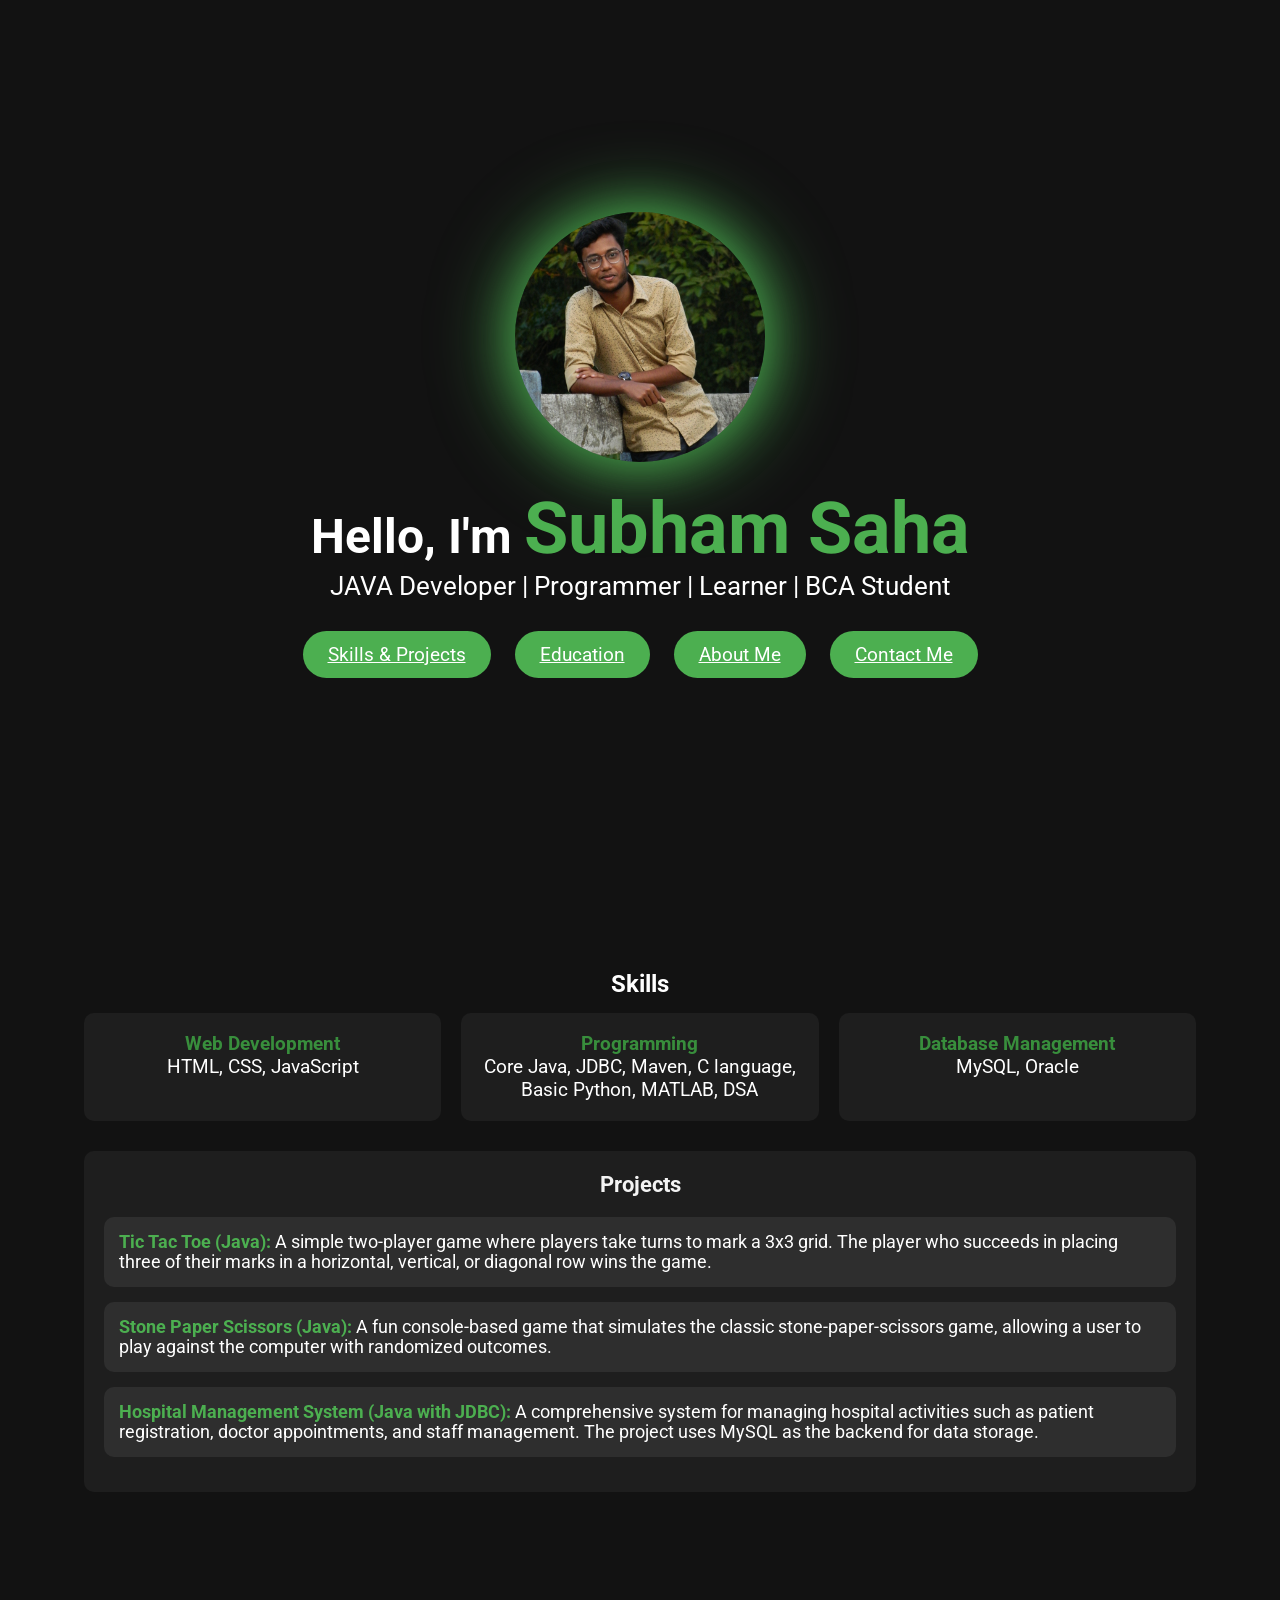
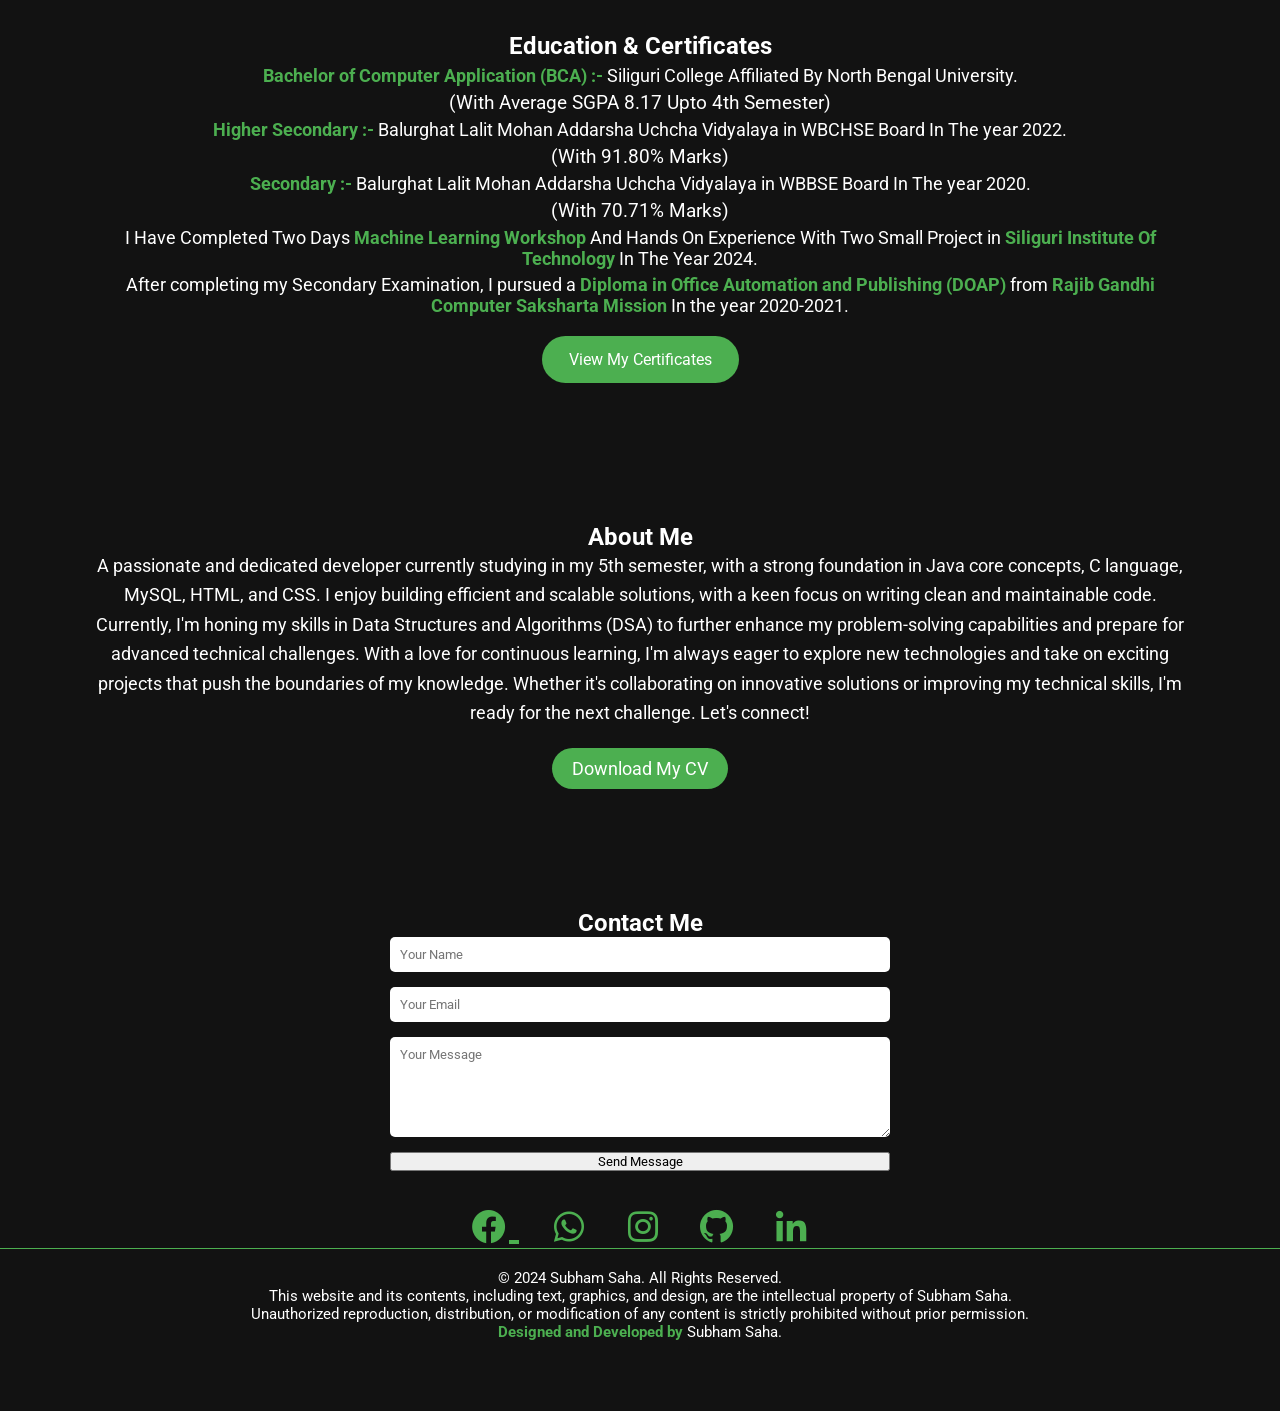
==== index.html @ 1cd1f410 "Add files via upload This is my portfolio website" ====
<!DOCTYPE html>
<html lang="en">
<head>
    <meta charset="UTF-8">
    <meta name="viewport" content="width=device-width, initial-scale=1.0">
    <title>Subham Saha - Portfolio</title>
    <link rel="stylesheet" href="style.css">
    <link href='https://unpkg.com/boxicons@2.1.4/css/boxicons.min.css' rel='stylesheet'>
    <link href="https://fonts.googleapis.com/css2?family=Roboto:wght@400;700&display=swap" rel="stylesheet">
</head>
<body>

 

    <!-- Home Section -->
    <section id="home">
        <div class="container">
            <div class="profile">
                <img src="Subham.JPG" alt="Subham Saha">
            </div>
            <h1>Hello, I'm <span>Subham Saha</span></h1>
            <p>JAVA Developer | Programmer | Learner  | BCA Student</p>

            <!-- Navigation Buttons -->
            <div class="nav-buttons">
                <a href="#skills" class="btn">Skills & Projects</a>
                <a href="#education" class="btn">Education</a>
                <a href="#about" class="btn">About Me</a>
                <a href="#contact" class="btn">Contact Me</a>
            </div>
            
        </div>
    </section>

    <!-- Skills & Projects Section -->
<section id="skills">
    <div class="container">
        <h2>Skills</h2>
        <div class="skills-grid">
            <div class="skill">
                <h3>Web Development</h3>
                <p>HTML, CSS, JavaScript</p>
            </div>
            <div class="skill">
                <h3>Programming</h3>
                <p>Core Java, JDBC, Maven, C language, Basic Python, MATLAB, DSA</p>
            </div>
            <div class="skill">
                <h3>Database Management</h3>
                <p>MySQL, Oracle</p>
            </div>
        </div>

        <div class="projects">
            <h3>Projects</h3>
            <ul>
                <li><strong>Tic Tac Toe (Java):</strong> A simple two-player game where players take turns to mark a 3x3 grid. The player who succeeds in placing three of their marks in a horizontal, vertical, or diagonal row wins the game.</li>
                <li><strong>Stone Paper Scissors (Java):</strong> A fun console-based game that simulates the classic stone-paper-scissors game, allowing a user to play against the computer with randomized outcomes.</li>
                <li><strong>Hospital Management System (Java with JDBC):</strong> A comprehensive system for managing hospital activities such as patient registration, doctor appointments, and staff management. The project uses MySQL as the backend for data storage.</li>
            </ul>
        </div>
    </div>
</section>


    <!-- Education Section -->
    <section id="education">
        <div class="container">
            <h2>Education & Certificates</h2>
            <ul>
                <li><strong>Bachelor of Computer Application (BCA) :-</strong> Siliguri College Affiliated By North Bengal University.</li><p>(With Average SGPA 8.17 Upto 4th Semester)</p>
                <li><strong>Higher Secondary :-</strong> Balurghat Lalit Mohan Addarsha Uchcha Vidyalaya in WBCHSE Board In The year 2022.</li> <p>(With 91.80% Marks)</p>
                <li><strong>Secondary :-</strong> Balurghat Lalit Mohan Addarsha Uchcha Vidyalaya in WBBSE Board In The year 2020. </li><p>(With 70.71% Marks)</p>
                <li>I Have Completed Two Days <strong>Machine Learning Workshop</strong> And Hands On Experience With Two Small Project in <strong>Siliguri Institute Of Technology</strong> In The Year 2024. </li>
                <li>After completing my Secondary Examination, I pursued a <strong>Diploma in Office Automation and Publishing (DOAP)</strong> from <strong>Rajib Gandhi Computer Saksharta Mission</strong> In the year 2020-2021.</li>

            </ul>
             <!-- Certificates Button -->
        <div class="certificates-button">
        <a href="https://drive.google.com/drive/folders/1TpG7UTmElTqxNYPonjB_77kJOzGgQgNx?usp=sharing" target="_blank" class="btn certificates-btn">View My Certificates</a>
    </div>
        </div>
    </section>

    <!-- About Section -->
    <section id="about">
        <div class="container">
            <h2>About Me</h2>
            <p> A passionate and dedicated developer currently studying in my 5th semester, with a strong foundation in Java core concepts, C language, MySQL, HTML, and CSS. I enjoy building efficient and scalable solutions, with a keen focus on writing clean and maintainable code. Currently, I'm honing my skills in Data Structures and Algorithms (DSA) to further enhance my problem-solving capabilities and prepare for advanced technical challenges.

                With a love for continuous learning, I'm always eager to explore new technologies and take on exciting projects that push the boundaries of my knowledge. Whether it's collaborating on innovative solutions or improving my technical skills, I'm ready for the next challenge. Let's connect!
                
                </p>
                <div class="cv-button">
                    <a href="SubhamSaha_CV.pdf" download="SubhamSaha_CV.pdf" class="btn">Download My CV</a>
                </div>
        </div>
        
    </section>

   <!-- Contact Section -->
<section id="contact">
    <h2>Contact Me</h2>
    <form>
        <input type="text" name="name" placeholder="Your Name" required>
        <input type="email" name="email" placeholder="Your Email" required>
        <textarea name="message" placeholder="Your Message" required></textarea>
        <button type="submit">Send Message</button>
    </form>
<!-- Social Media Buttons -->
<div class="social-buttons">
    <a href='https://www.facebook.com/profile.php?id=100040980070263&mibextid=ZbWKwL' target="_blank"><i class='bx bxl-facebook-circle'></i> </a>
    <a href="https://wa.me/8167384598" target="_blank"><i class='bx bxl-whatsapp'></i></a>
    <a href='https://www.instagram.com/subhamsaha40055?igsh=NXZ3aHcxaXhvZ3I2' target="_blank"><i class='bx bxl-instagram'></i></a>
    <a href="https://github.com/subhamsaha40055" target="_blank"><i class='bx bxl-github'></i></a>
    <a href="https://www.linkedin.com/in/subham-saha-300916287?utm_source=share&utm_campaign=share_via&utm_content=profile&utm_medium=android_app" target="_blank"><i class='bx bxl-linkedin'></i></a>
</div>
<!-- Footer Section with Copyright -->
<footer class="footer">
    <p>&copy; 2024 Subham Saha. All Rights Reserved.</p>
    <p>This website and its contents, including text, graphics, and design, are the intellectual property of Subham Saha.</p>
    <p>Unauthorized reproduction, distribution, or modification of any content is strictly prohibited without prior permission.</p>
    <p><strong>Designed and Developed by</strong> Subham Saha.</p>
</footer>


</section>

</body>
</html>
---- style.css ----
/* Global Styles */
* {
    margin: 0;
    padding: 0;
    box-sizing: border-box;
    font-family: 'Roboto', sans-serif;
}
body {
    background-color: #121212;
    color: #ffffff;
}
.container {
    width: 90%;
    margin: auto;
    padding: 20px;
}
h1, h2, h3 {
    text-align: center;
}
h1 span {
    color: #4caf50;
}
p {
    text-align: center;
    font-size: 1.2em; /* Increased size of paragraph text */
}


/* Home Section */
#home {
    height: 100vh;
    display: flex;
    justify-content: center;
    align-items: center;
    flex-direction: column;
    text-align: center;
    padding: 20px;
}
#home p{
    font-size: 1.6rem;
}
.profile {
    position: relative;
    margin-bottom: 20px;
}

.profile img {
    width: 250px; /* Increased size of profile picture */
    height: 250px; /* Increased size of profile picture */
    border-radius: 50%;
    object-fit: cover; /* Ensures the image maintains its aspect ratio and fills the circle */
    animation: rotateInfinite 10s linear infinite;
    box-shadow: 0px 0px 45px rgba(76, 175, 80, 0.8); /* Glowing effect */
}


/* Glowing Effect - Animated Pulsating Glow */
.profile::after {
    content: "";
    position: absolute;
    top: 50%;
    left: 50%;
    transform: translate(-50%, -50%);
    width: 280px; /* Adjusted size for larger glow */
    height: 280px; /* Adjusted size for larger glow */
    border-radius: 50%;
    background-color: rgba(76, 175, 80, 0.6);
    filter: blur(35px); /* Increased blur for larger glow effect */
    animation: pulsate 3s infinite;
    z-index: -1; /* Ensures the glow is behind the image */
}


/* Pulsating Animation for Glowing Effect */
@keyframes pulsate {
    0% {
        transform: translate(-50%, -50%) scale(1);
        opacity: 0.8;
    }
    50% {
        transform: translate(-50%, -50%) scale(1.1);
        opacity: 1;
    }
    100% {
        transform: translate(-50%, -50%) scale(1);
        opacity: 0.9;
    }
}

/* Increase text size */
h1 {
    font-size: 3em; /* Larger main heading text */
}
h1 span {
    font-size: 1.5em; /* Larger highlighted name */
}
p {
    font-size: 1.2em; /* Larger description text */
}

/* Navigation Buttons */
.nav-buttons {
    margin-top: 20px;
}
.nav-buttons .btn {
    display: inline-block;
    margin: 10px;
    background-color: #4caf50;
    color: white;
    padding: 12px 25px;
    border: none;
    border-radius: 50px;
    cursor: pointer;
    font-size: 1.2em;
    transition: background-color 0.3s, transform 0.3s;
}
.nav-buttons :hover{
    background-color: #388e3c;
    transform: scale(1.05);
    border: 2px solid #4caf50;
    box-shadow: 0px 0px 15px rgba(76, 175, 80, 0.8);
}
/* Skills Section */
#skills {
    padding: 50px 0;
}
.skill h2{
    margin-bottom: 30px;
}
.skill h3{
    color: #388e3c;
}
.skills-grid {
    margin-top: 15px;
    display: grid;
    grid-template-columns: repeat(auto-fit, minmax(200px, 1fr));
    gap: 20px;
}
.skill {
    background-color: #1e1e1e;
    padding: 20px;
    border-radius: 10px;
    text-align: center;
    transition: background-color 0.3s, transform 0.3s, box-shadow 0.3s;
    cursor: pointer;
}
.skill:hover {
    background-color: #333333;
    transform: scale(1.05);
    box-shadow: 0px 0px 15px rgba(76, 175, 80, 0.8);
}
/*project section*/
.projects {
    margin-top: 30px;
    background-color: #1e1e1e;
    padding: 20px;
    border-radius: 10px;
    text-align: left;
    transition: background-color 0.3s, transform 0.3s, box-shadow 0.3s;
}
.projects h3 {
    text-align: center;
    color: #f3f3f3;
    font-size: 1.4rem;
    margin-bottom: 20px;
}
.projects ul {
    list-style: none;
    padding-left: 0;
}
.projects li {
    background-color: #2e2e2e;
    padding: 15px;
    border-radius: 10px;
    margin-bottom: 15px;
    transition: background-color 0.3s, transform 0.3s, box-shadow 0.3s;
    font-size: 1.1em;
}
.projects li:hover {
    background-color: #333333;
    transform: scale(1.05);
    box-shadow: 0px 0px 15px rgba(76, 175, 80, 0.8);
}
.projects li strong {
    color: #4caf50;
}



/* Education Section */
/* Certificates Button Styling */
.certificates-button {
    text-align: center;
    margin-top: 20px;
}

.certificates-btn {
    background-color: #4caf50;
    color: white;
    padding: 12px 25px;
    border: 2px solid transparent;
    border-radius: 50px;
    cursor: pointer;
    font-size: 1.0em;
    text-decoration: none;
    transition: background-color 0.3s, transform 0.3s, border 0.3s, box-shadow 0.3s;
    display: inline-block;
}

.certificates-btn:hover {
    background-color: #388e3c;
    transform: scale(1.05);
    border: 2px solid #4caf50;
    box-shadow: 0px 0px 15px rgba(76, 175, 80, 0.8);
}

#education {
    padding: 50px 0;
    transition: background-color 0.3s, transform 0.3s, box-shadow 0.3s;
    cursor: pointer;
   
}
#education:hover {
    background-color: #222222;
    transform: scale(1.05);
    box-shadow: 0px 0px 15px rgba(76, 175, 80, 0.8);
}
#education ul {
    list-style: none;
    padding: 0;
    text-align: center;
}
#education li {
    font-size: 1.15rem;
    margin: 5px 0;
}
#education strong{
    color:  #4caf50;
};
#education p
{
    margin: 15px;
    font-size:1.15rem;
} 
/* About Section */
#about p{
    font-size: 1.15rem;
    line-height: 1.6;
}

#about {
    padding: 50px 0;
    transition: background-color 0.3s, transform 0.3s, box-shadow 0.3s;
    cursor: pointer;
    
}
#about:hover {
    background-color: #222222;
    transform: scale(1.05);
    box-shadow: 0px 0px 15px rgba(76, 175, 80, 0.8);
}
.cv-button {
    display: flex;
    justify-content: center;
    margin-top: 20px; /* Adjusts the spacing above the button */
}

.cv-button .btn {
    display: inline-block;
    padding: 10px 20px;
    background-color:#4caf50;
    color: white;
    border-radius: 25px;
    text-decoration: none;
    font-size: 18px;
    transition: background-color 0.3s ease;
}

.cv-button .btn:hover {
    background-color: #388e3c;
    transform: scale(1.05);
    border: 2px solid #4caf50;
    box-shadow: 0px 0px 15px rgba(76, 175, 80, 0.8);
}
 
  

/* Contact Section */
#contact {
    padding: 50px 0;
    transition: background-color 0.3s, transform 0.3s, box-shadow 0.3s;
    cursor: pointer;
}
#contact:hover {
    background-color: #222222;
    transform: scale(1.05);
    box-shadow: 0px 0px 15px rgba(76, 175, 80, 0.8);
}
form {
    display: flex;
    flex-direction: column;
    gap: 15px;
    max-width: 500px;
    margin: auto;
}
input, textarea {
    padding: 10px;
    border: none;
    border-radius: 5px;
}
textarea {
    height: 100px;
}
.submit{
    color: #4caf50;
}
/* Social Media Buttons Styling */
.social-buttons {
    text-align: center;
    margin-top: 30px;
}

.social-buttons a {
    margin: 0 15px;
    font-size: 2.5em; /* Increased size of icons */
    color: #4caf50; /* Green color */
    transition: transform 0.3s ease, box-shadow 0.3s ease, color 0.3s ease;
}

.social-buttons a:hover {
    transform: scale(1.2); /* Slightly increase size on hover */
    color: #388e3c; /* Darker green on hover */
    box-shadow: 0px 0px 15px rgba(76, 175, 80, 0.6); /* Shadow effect */
}

.social-buttons i {
    vertical-align: middle;
}
/* Footer Styling */
.footer {
    text-align: center;
    padding: 20px;
    background-color: #121212;
    color: #fff;
    position: relative;
    bottom: 0;
    width: 100%;
    font-size: 0.9em;
    border-top: 1px solid #4caf50;
}

.footer p {
    margin: 0;
    font-size: 0.95rem;
}
.footer strong{
    color: #4caf50 ;
}
/* Media Queries for Responsiveness */
@media (max-width: 768px) {
    .skills-grid {
        grid-template-columns: 1fr;
    }
    .nav-buttons .btn {
        padding: 10px 20px;
        font-size: 1em;
    }
}
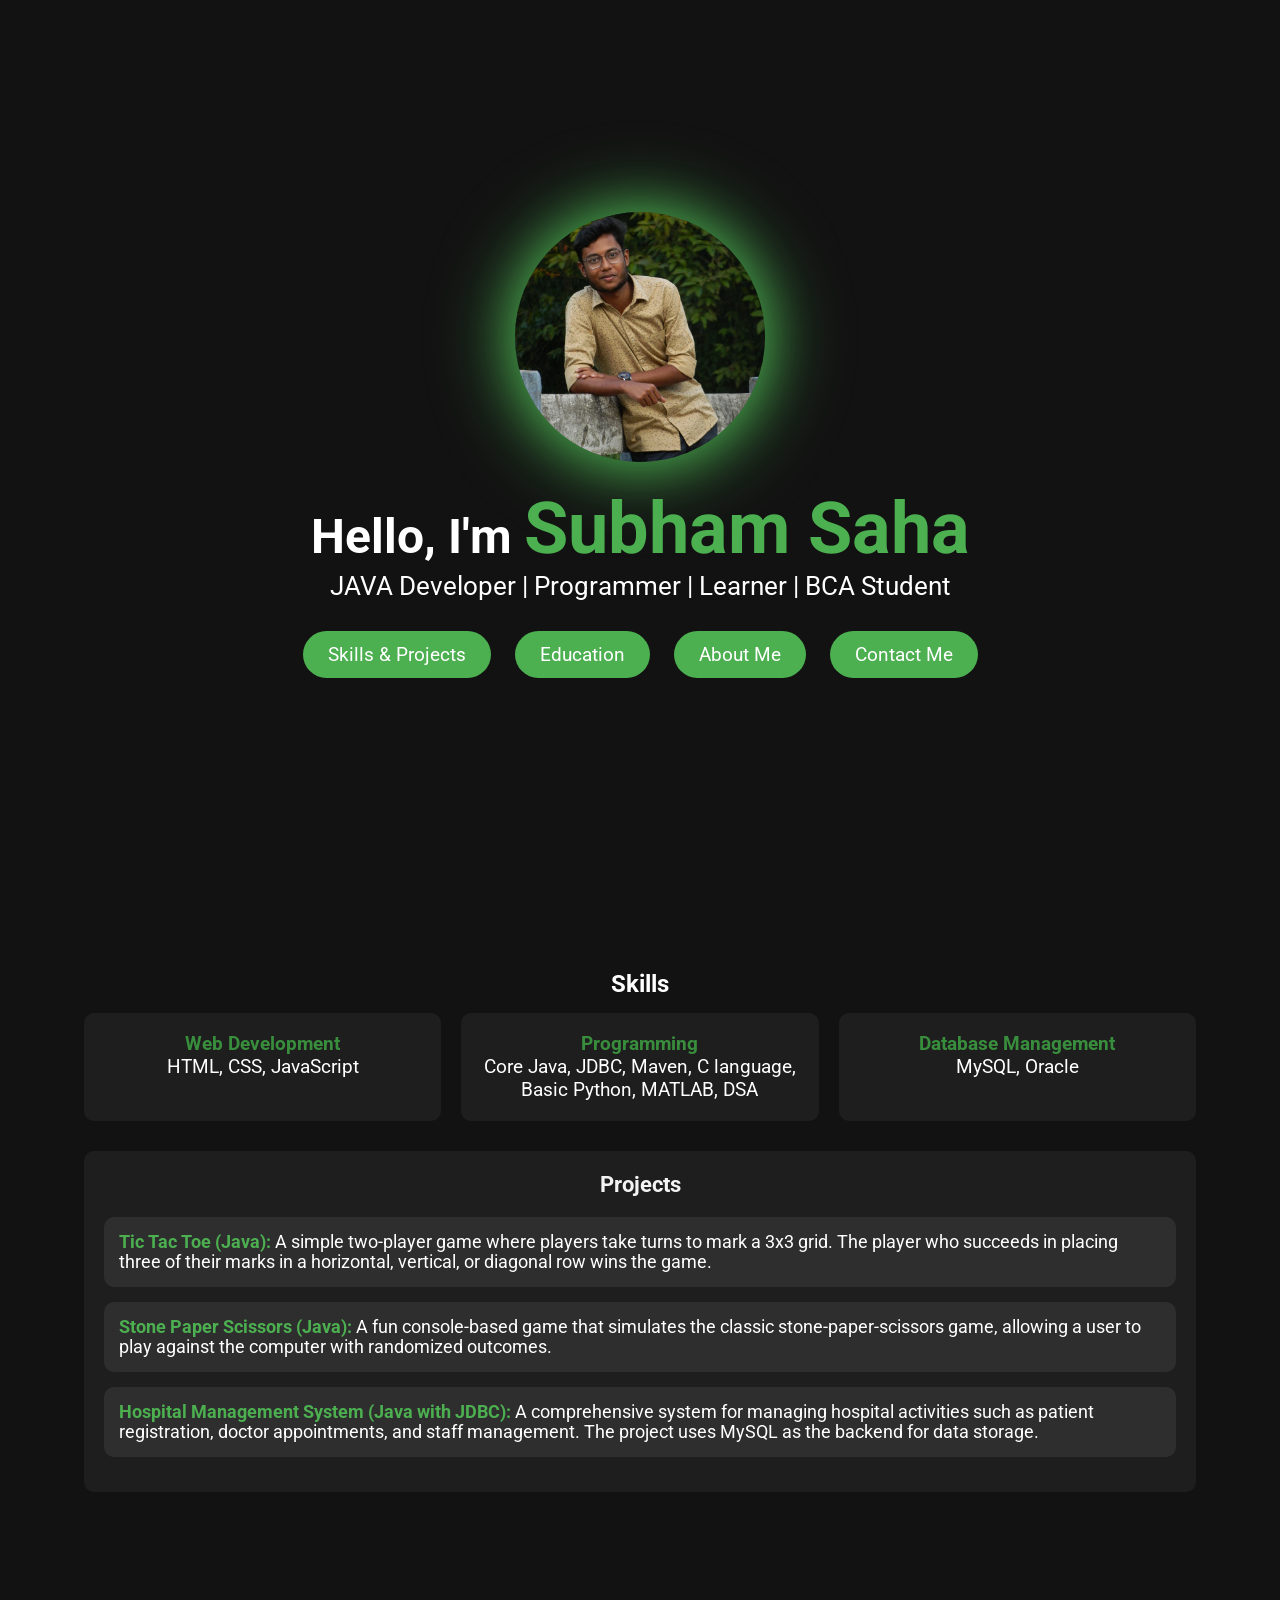
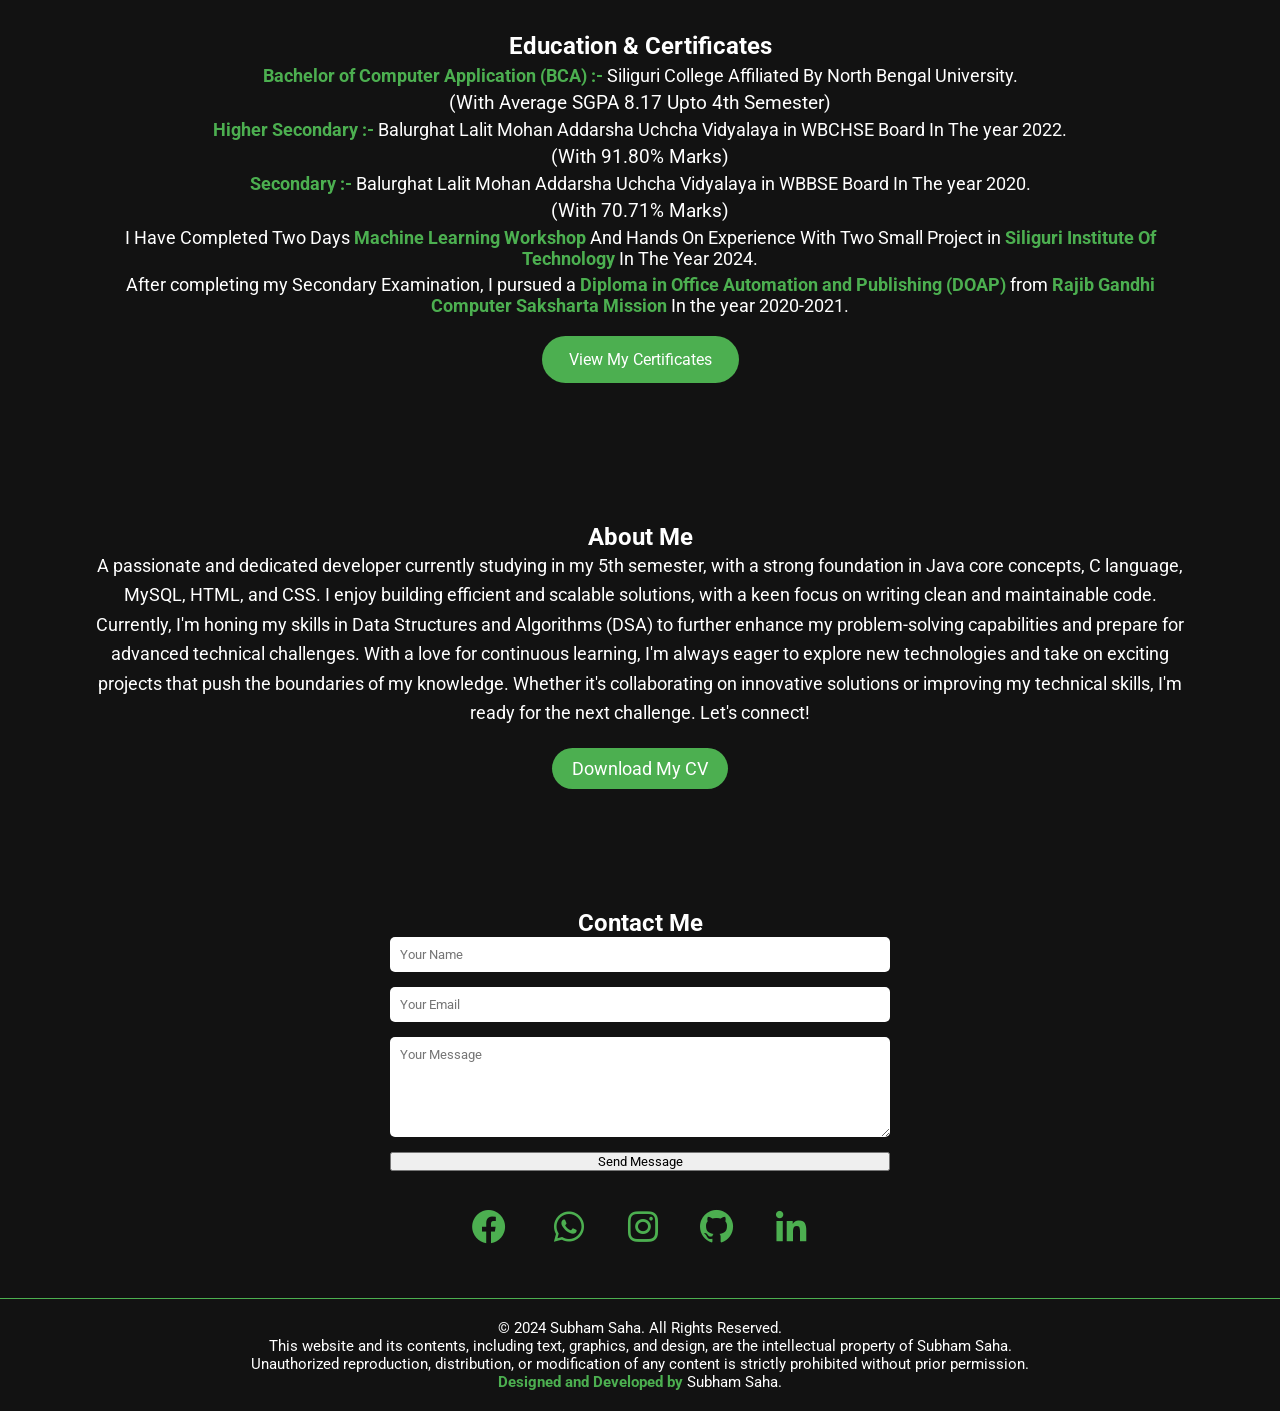
==== commit 54a77301: "Update index.html" ====
--- a/index.html
+++ b/index.html
@@ -115,6 +115,7 @@
     <a href="https://github.com/subhamsaha40055" target="_blank"><i class='bx bxl-github'></i></a>
     <a href="https://www.linkedin.com/in/subham-saha-300916287?utm_source=share&utm_campaign=share_via&utm_content=profile&utm_medium=android_app" target="_blank"><i class='bx bxl-linkedin'></i></a>
 </div>
+</section>
 <!-- Footer Section with Copyright -->
 <footer class="footer">
     <p>&copy; 2024 Subham Saha. All Rights Reserved.</p>
@@ -123,8 +124,5 @@
     <p><strong>Designed and Developed by</strong> Subham Saha.</p>
 </footer>
 
-
-</section>
-
 </body>
 </html>
--- a/style.css
+++ b/style.css
@@ -102,6 +102,9 @@
 .nav-buttons {
     margin-top: 20px;
 }
+.nav-buttons a {
+    text-decoration:none;
+}
 .nav-buttons .btn {
     display: inline-block;
     margin: 10px;
@@ -321,6 +324,7 @@
 }
 
 .social-buttons a {
+    text-decoration: none;
     margin: 0 15px;
     font-size: 2.5em; /* Increased size of icons */
     color: #4caf50; /* Green color */
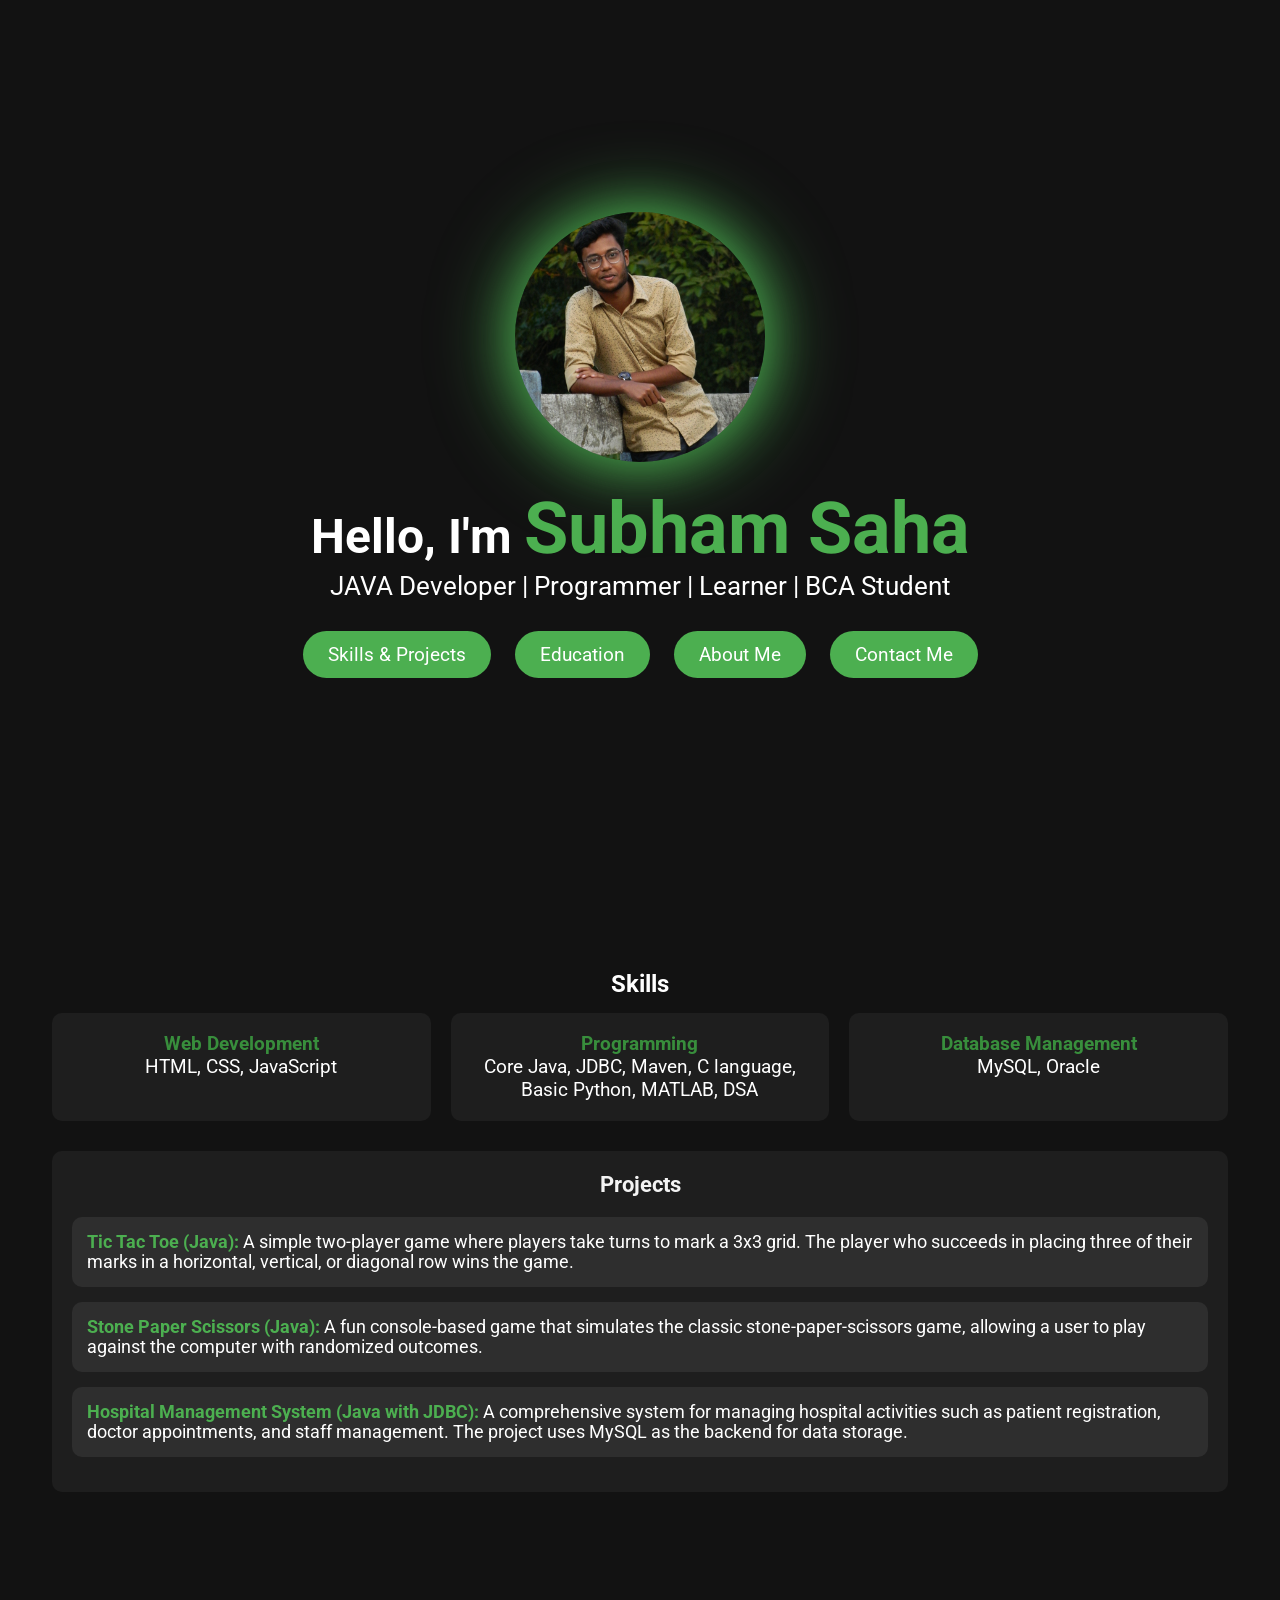
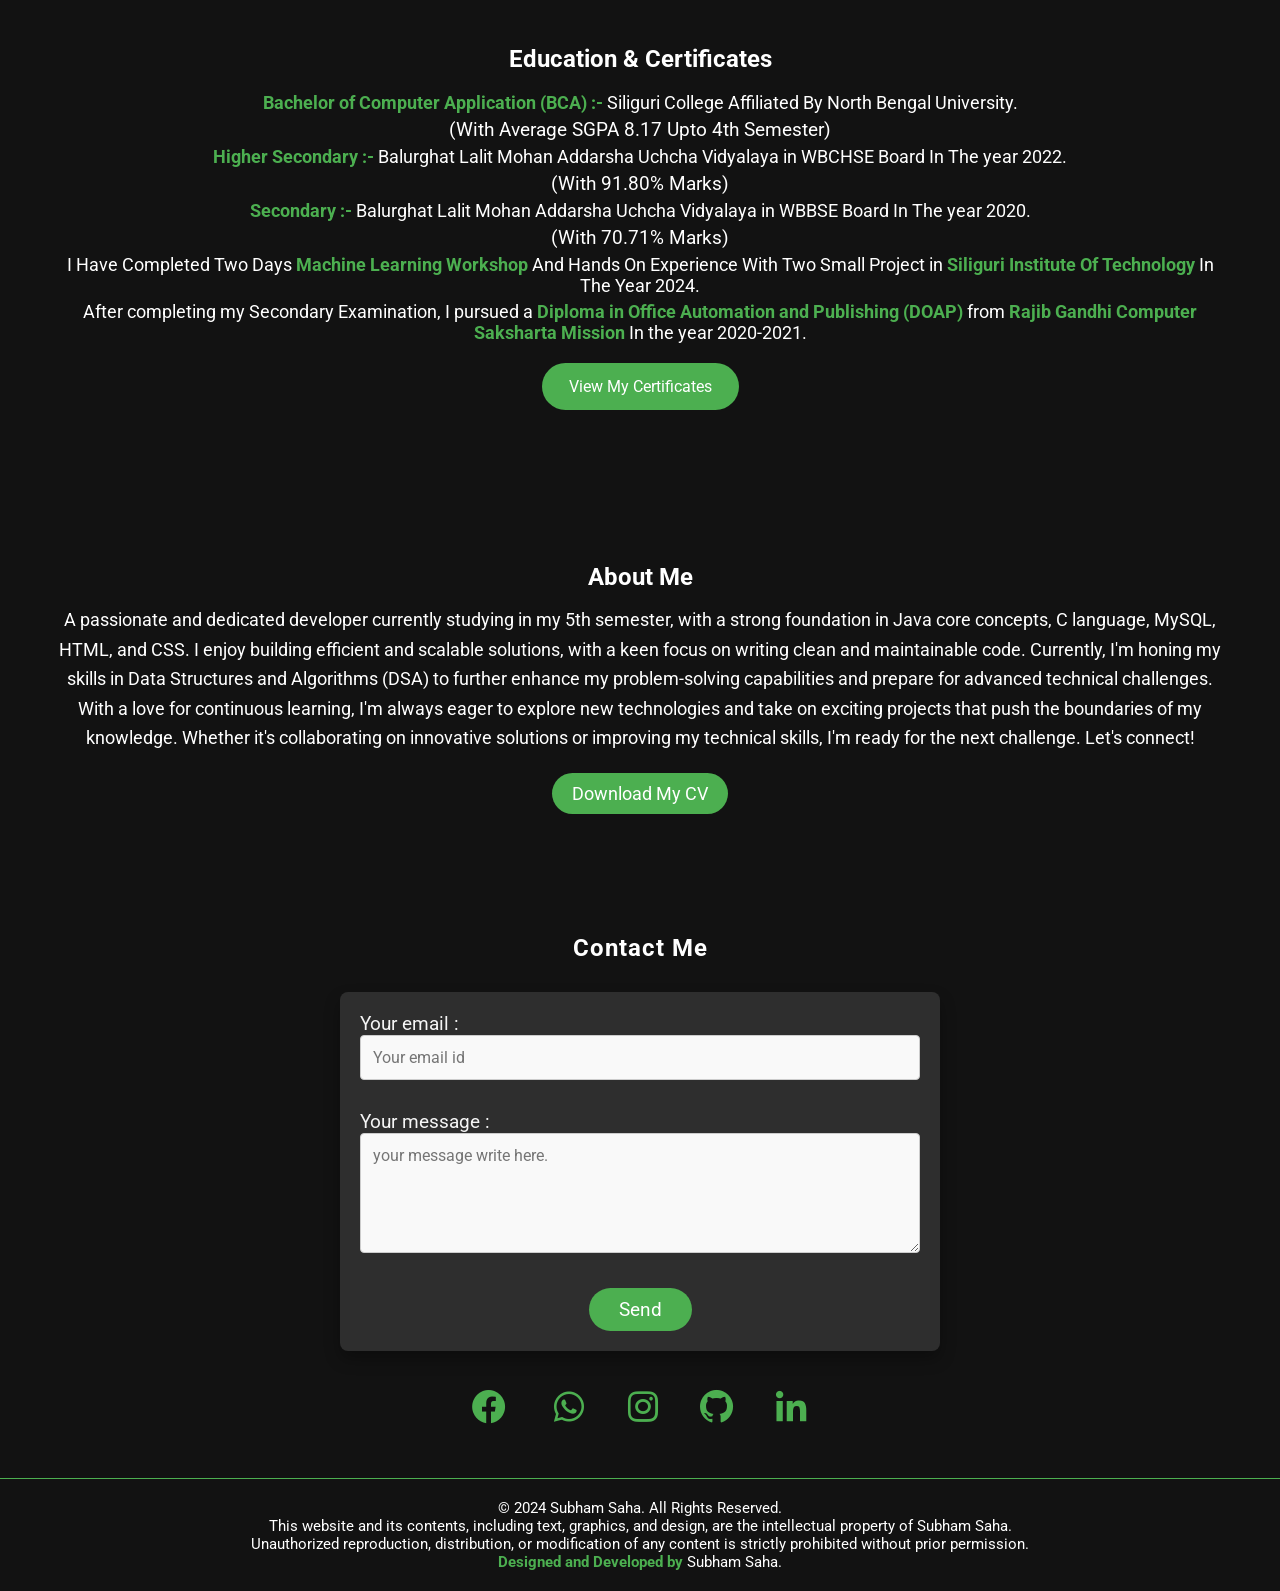
==== commit 2021ef15: "Add files via upload" ====
--- a/index.html
+++ b/index.html
@@ -7,6 +7,7 @@
     <link rel="stylesheet" href="style.css">
     <link href='https://unpkg.com/boxicons@2.1.4/css/boxicons.min.css' rel='stylesheet'>
     <link href="https://fonts.googleapis.com/css2?family=Roboto:wght@400;700&display=swap" rel="stylesheet">
+    
 </head>
 <body>
 
@@ -60,6 +61,8 @@
             </ul>
         </div>
     </div>
+    
+      
 </section>
 
 
@@ -101,12 +104,18 @@
    <!-- Contact Section -->
 <section id="contact">
     <h2>Contact Me</h2>
-    <form>
-        <input type="text" name="name" placeholder="Your Name" required>
-        <input type="email" name="email" placeholder="Your Email" required>
-        <textarea name="message" placeholder="Your Message" required></textarea>
-        <button type="submit">Send Message</button>
-    </form>
+    <form action="https://formspree.io/f/xpwavkbo" method="POST">
+  <label>
+    Your email :
+    <input type="email" name="email" placeholder="Your email id">
+  </label>
+  <label>
+    Your message :
+    <textarea name="message" placeholder="your message write here."></textarea>
+  </label>
+  <!-- your other form fields go here -->
+    <button type="submit">Send</button>
+</form>
 <!-- Social Media Buttons -->
 <div class="social-buttons">
     <a href='https://www.facebook.com/profile.php?id=100040980070263&mibextid=ZbWKwL' target="_blank"><i class='bx bxl-facebook-circle'></i> </a>
@@ -117,6 +126,7 @@
 </div>
 </section>
 <!-- Footer Section with Copyright -->
+
 <footer class="footer">
     <p>&copy; 2024 Subham Saha. All Rights Reserved.</p>
     <p>This website and its contents, including text, graphics, and design, are the intellectual property of Subham Saha.</p>
--- a/style.css
+++ b/style.css
@@ -10,7 +10,7 @@
     color: #ffffff;
 }
 .container {
-    width: 90%;
+    width: 95%;
     margin: auto;
     padding: 20px;
 }
@@ -102,8 +102,8 @@
 .nav-buttons {
     margin-top: 20px;
 }
-.nav-buttons a {
-    text-decoration:none;
+.nav-buttons a{
+    text-decoration: none;
 }
 .nav-buttons .btn {
     display: inline-block;
@@ -187,9 +187,6 @@
 .projects li strong {
     color: #4caf50;
 }
-
-
-
 /* Education Section */
 /* Certificates Button Styling */
 .certificates-button {
@@ -222,6 +219,9 @@
     transition: background-color 0.3s, transform 0.3s, box-shadow 0.3s;
     cursor: pointer;
    
+}
+#education h2{
+    line-height: 2.3;
 }
 #education:hover {
     background-color: #222222;
@@ -250,8 +250,11 @@
     font-size: 1.15rem;
     line-height: 1.6;
 }
-
+#about h2{
+    line-height: 2.3;
+}
 #about {
+
     padding: 50px 0;
     transition: background-color 0.3s, transform 0.3s, box-shadow 0.3s;
     cursor: pointer;
@@ -276,7 +279,7 @@
     border-radius: 25px;
     text-decoration: none;
     font-size: 18px;
-    transition: background-color 0.3s ease;
+    transition: transform 0.3s ease, box-shadow 0.3s ease, color 0.3s ease;
 }
 
 .cv-button .btn:hover {
@@ -284,54 +287,101 @@
     transform: scale(1.05);
     border: 2px solid #4caf50;
     box-shadow: 0px 0px 15px rgba(76, 175, 80, 0.8);
+   
 }
  
   
 
 /* Contact Section */
 #contact {
-    padding: 50px 0;
-    transition: background-color 0.3s, transform 0.3s, box-shadow 0.3s;
-    cursor: pointer;
+    background-color:#121212; /* Dark background */
+    color: #f5f5f5;             /* Light font color */
+    padding: 50px 20px;
+    text-align: center;
+}
+
+#contact h2 {
+    font-size: 1.5rem;
+    margin-bottom: 30px;
+    color: #ffffff;
+    letter-spacing: 1px;
+}
+
+/* Form Styling */
+form {
+    max-width: 600px;
+    margin: 0 auto;
+    padding: 20px;
+    background-color: #2e2e2e;
+    border-radius: 8px;
+    box-shadow: 0 8px 16px rgba(0, 0, 0, 0.3);
+}
+
+form label {
+    display: block;
+    font-size: 1.2rem;
+    margin-bottom: 10px;
+    text-align: left;
+}
+
+form input[type="email"],
+form textarea {
+    width: 100%;
+    padding: 12px;
+    margin-bottom: 20px;
+    border-radius: 4px;
+    border: 1px solid #ccc;
+    font-size: 1rem;
+    background-color: #f9f9f9;
+}
+
+form textarea {
+    height: 120px;
+    resize: vertical;
+}
+
+form button {
+    background-color: #4caf50; /* Green background */
+    color: white;
+    border: none;
+    padding: 10px 30px;
+    text-align: center;
+    font-size: 1.2rem;
+    cursor: pointer;
+    border-radius: 25px;
+    transition: background-color 0.3s ease;
+}
+
+form button:hover {
+    background-color: #388e3c;
+    transform: scale(1.0003);
+    border: 2px solid #4caf50;
+    box-shadow: 0px 0px 15px rgba(76, 175, 80, 0.8);
 }
 #contact:hover {
     background-color: #222222;
-    transform: scale(1.05);
-    box-shadow: 0px 0px 15px rgba(76, 175, 80, 0.8);
-}
-form {
-    display: flex;
-    flex-direction: column;
-    gap: 15px;
-    max-width: 500px;
-    margin: auto;
-}
-input, textarea {
-    padding: 10px;
-    border: none;
-    border-radius: 5px;
-}
-textarea {
-    height: 100px;
-}
-.submit{
-    color: #4caf50;
+    transform: scale(1.0366);
+    box-shadow: 0px 0px 15px rgba(76, 175, 80, 0.8);
+    transition: transform 0.3s ease, box-shadow 0.3s ease, color 0.3s ease;
 }
 /* Social Media Buttons Styling */
 .social-buttons {
     text-align: center;
     margin-top: 30px;
+    border-radius: 50%;
 }
 
 .social-buttons a {
+    margin: 0 15px;
+    
     text-decoration: none;
-    margin: 0 15px;
     font-size: 2.5em; /* Increased size of icons */
     color: #4caf50; /* Green color */
     transition: transform 0.3s ease, box-shadow 0.3s ease, color 0.3s ease;
 }
 
 .social-buttons a:hover {
+    text-decoration: none;
     transform: scale(1.2); /* Slightly increase size on hover */
     color: #388e3c; /* Darker green on hover */
     box-shadow: 0px 0px 15px rgba(76, 175, 80, 0.6); /* Shadow effect */
@@ -339,6 +389,7 @@
 
 .social-buttons i {
     vertical-align: middle;
+    
 }
 /* Footer Styling */
 .footer {
@@ -369,4 +420,4 @@
         padding: 10px 20px;
         font-size: 1em;
     }
-}
+}
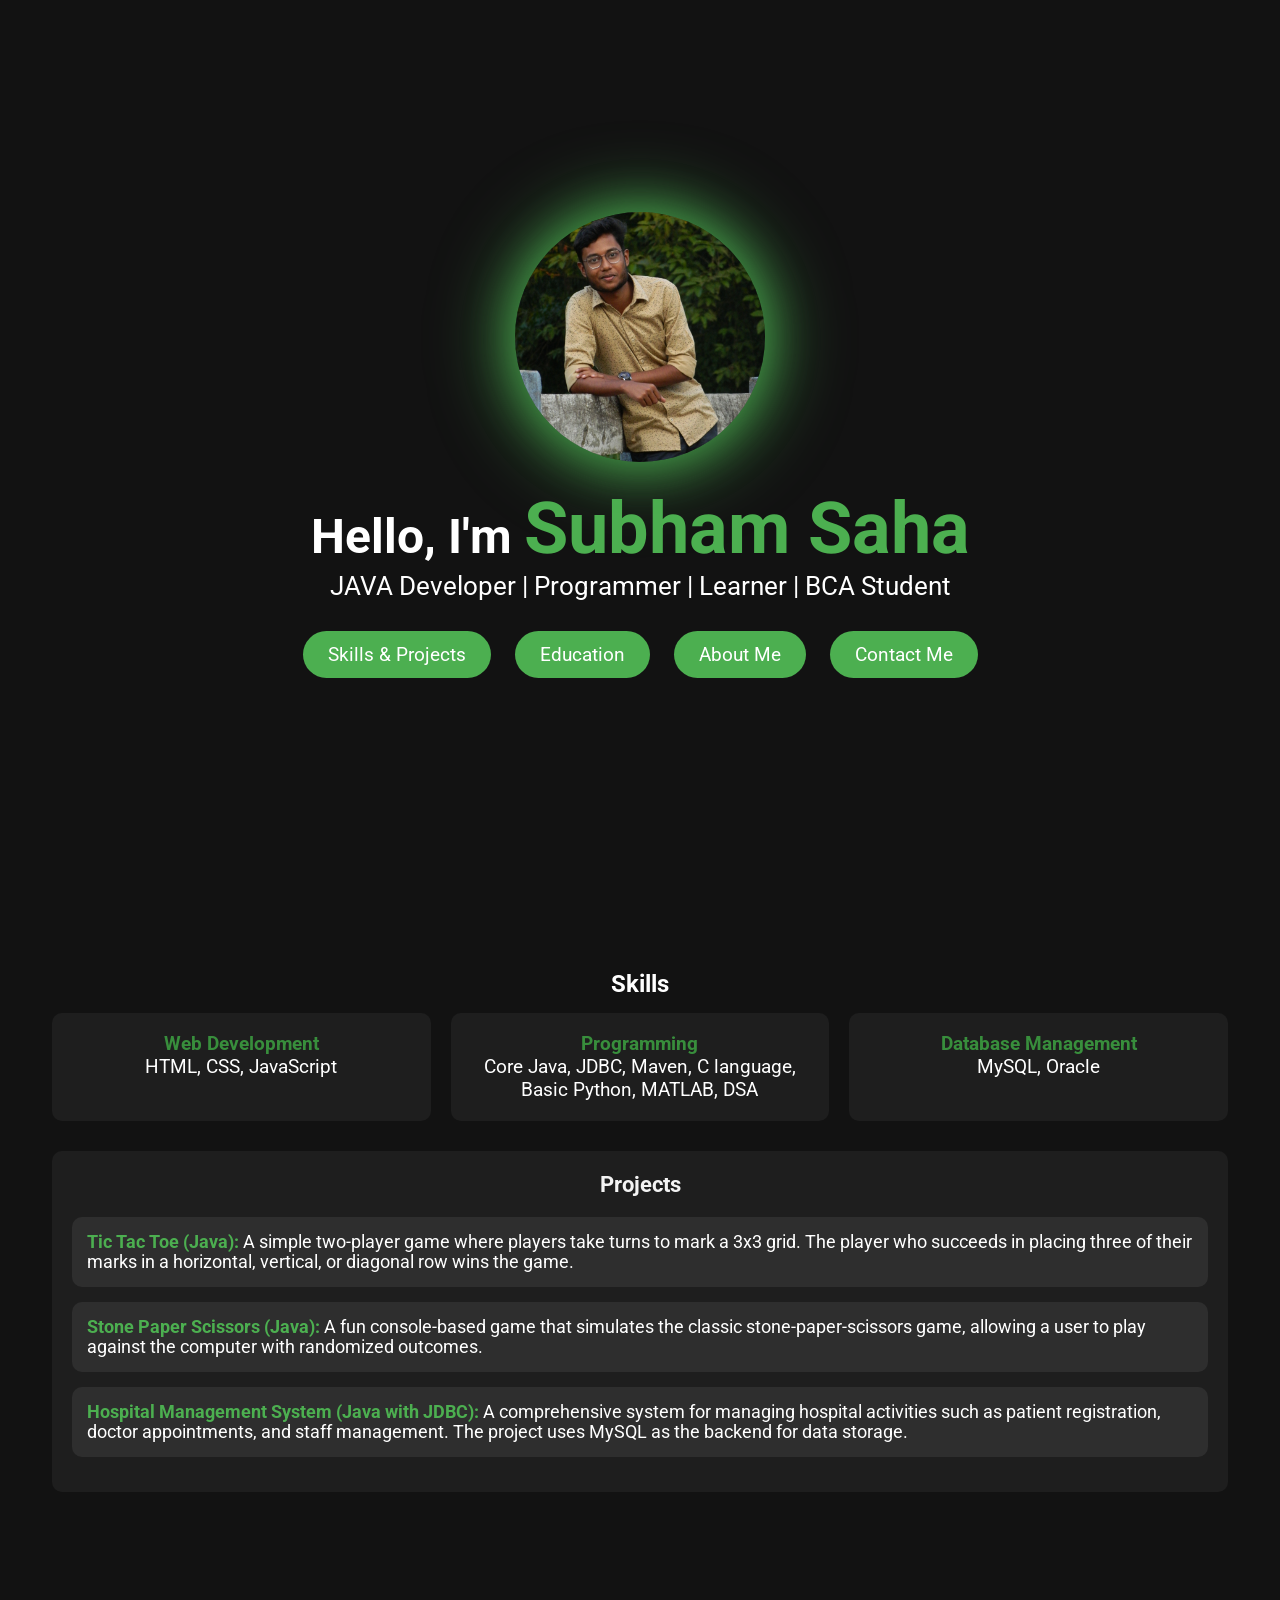
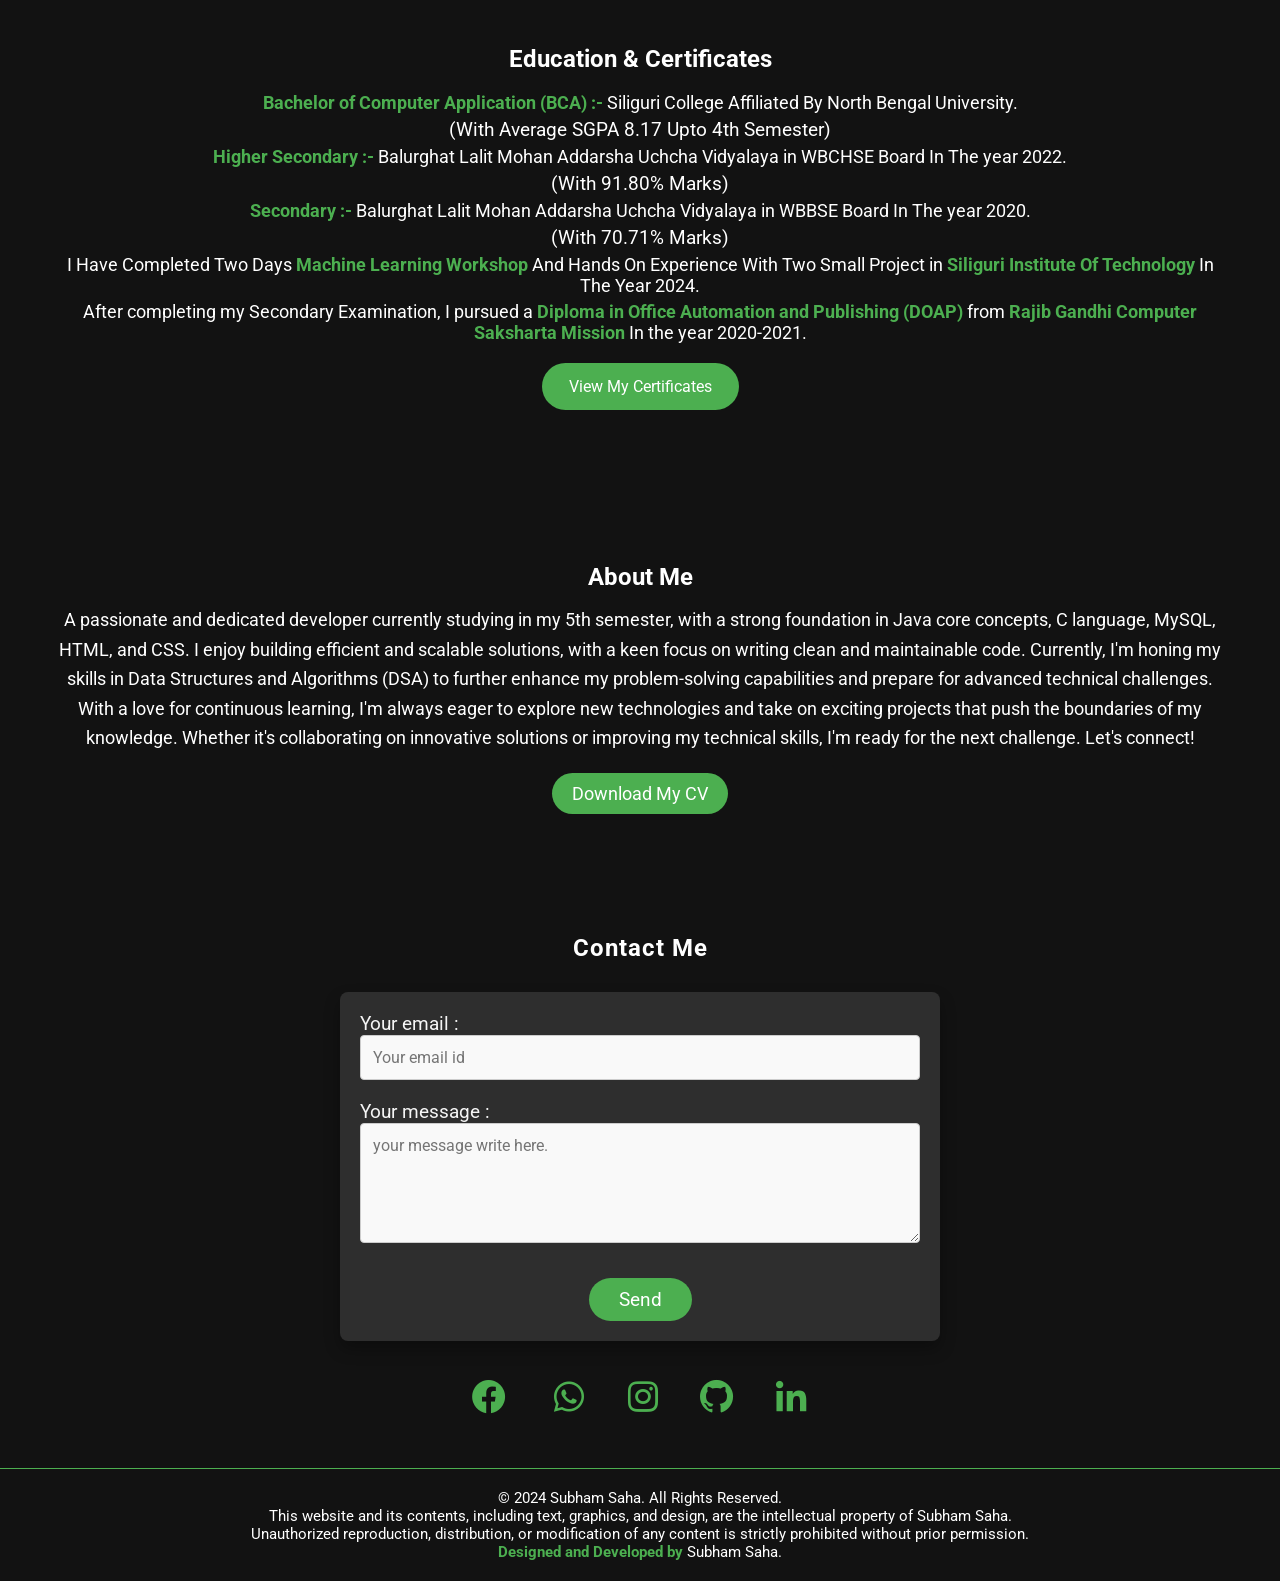
==== commit d8ed2f86: "Add files via upload" ====
--- a/index.html
+++ b/index.html
@@ -108,8 +108,7 @@
   <label>
     Your email :
     <input type="email" name="email" placeholder="Your email id">
-  </label>
-  <label>
+  
     Your message :
     <textarea name="message" placeholder="your message write here."></textarea>
   </label>
